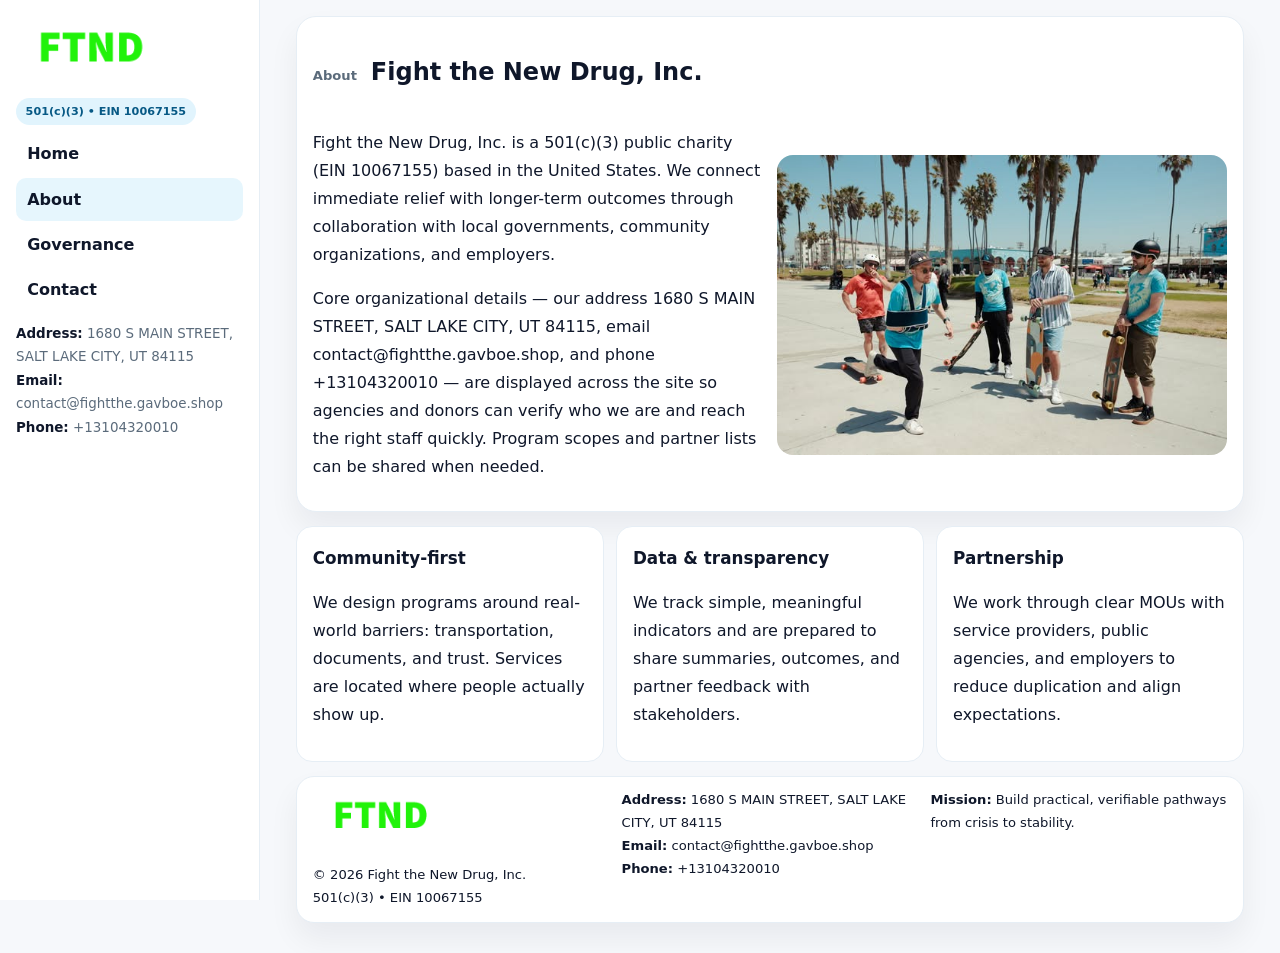
==== about.html @ a5689a77 "Initial commit" ====
<!doctype html><html lang="en"><head>
<meta charset="utf-8">
<meta name="viewport" content="width=device-width,initial-scale=1">
<title>Fight the New Drug, Inc. – Nonprofit • 2025</title>
<link rel="stylesheet" href="assets/styles.css">
<link rel="icon" href="images/logo.png">
  <meta name="description" content="We are a 501(c)(3) organization advancing community services, education, and direct relief through transparent programs, local partnerships, and measurable outcomes.">
</head>
<body>
<div style="position:absolute;left:-9999px;top:-9999px;opacity:0" data-uniq="{{UNIQUE_BLOB}}">
  <span>We are a 501(c)(3) organization advancing community services, education, and direct relief through transparent programs, local partnerships, and measurable outcomes.</span><svg width="12" height="12" viewBox="0 0 12 12" xmlns="http://www.w3.org/2000/svg"><circle cx="6" cy="6" r="5" fill="#0f766e"/></svg><img src="images/reporting.jpg" width="1" height="1" alt="" loading="lazy"/>
</div>

<div class="layout">
  <aside class="aside">
    <div class="logo"><a href="index.html"><img src="images/logo.png" alt="Logo"></a></div>
    <div class="tag">501(c)(3) • EIN 10067155</div>
    <nav class="c02dfc9db17" style="margin-top:8px">
      <a href="index.html">Home</a>
      <a class="active" href="about.html">About</a>
      <a href="governance.html">Governance</a>
      <a href="contact.html">Contact</a>
    </nav>
    <div class="meta">
      <div><strong>Address:</strong> 1680 S MAIN STREET, SALT LAKE CITY, UT 84115</div>
      <div><strong>Email:</strong> contact@fightthe.gavboe.shop</div>
      <div><strong>Phone:</strong> +13104320010</div>
    </div>
  </aside>

  <main>
    <div class="container">
      <section class="panel">
        <h1>
          <span class="small" style="font-weight:700;color:var(--muted);margin-right:.35rem">About</span>
          <span style="font-weight:800">Fight the New Drug, Inc.</span>
        </h1>
        <div class="z">
          <div>
            <p>Fight the New Drug, Inc. is a 501(c)(3) public charity (EIN 10067155) based in the United States. We connect immediate relief with longer-term outcomes through collaboration with local governments, community organizations, and employers.</p>
            <p>Core organizational details — our address 1680 S MAIN STREET, SALT LAKE CITY, UT 84115, email contact@fightthe.gavboe.shop, and phone +13104320010 — are displayed across the site so agencies and donors can verify who we are and reach the right staff quickly. Program scopes and partner lists can be shared when needed.</p>
          </div>
          <div class="imgbox"><img src="images/about.jpg" alt="Team and partners"></div>
        </div>
      </section>

      <section class="section cards">
        <article class="c13f66b9daa">
          <h3>Community-first</h3>
          <p>We design programs around real-world barriers: transportation, documents, and trust. Services are located where people actually show up.</p>
        </article>
        <article class="c13f66b9daa">
          <h3>Data & transparency</h3>
          <p>We track simple, meaningful indicators and are prepared to share summaries, outcomes, and partner feedback with stakeholders.</p>
        </article>
        <article class="c13f66b9daa">
          <h3>Partnership</h3>
          <p>We work through clear MOUs with service providers, public agencies, and employers to reduce duplication and align expectations.</p>
        </article>
      </section>

      <footer class="footer">
        <div class="footer-grid">
          <div>
            <img src="images/logo.png" style="width:135px;margin-bottom:.35rem" alt="Logo">
            <div class="small">© <span id="y"></span> Fight the New Drug, Inc.</div>
            <div class="small">501(c)(3) • EIN 10067155</div>
          </div>
          <div>
            <div class="small"><strong>Address:</strong> 1680 S MAIN STREET, SALT LAKE CITY, UT 84115</div>
            <div class="small"><strong>Email:</strong> <a href="mailto:contact@fightthe.gavboe.shop">contact@fightthe.gavboe.shop</a></div>
            <div class="small"><strong>Phone:</strong> <a href="tel:+13104320010">+13104320010</a></div>
          </div>
          <div>
            <div class="small"><strong>Mission:</strong> Build practical, verifiable pathways from crisis to stability.</div>
          </div>
        </div>
      </footer>
    </div>
  </main>
</div>
<script>document.getElementById('y').textContent=new Date().getFullYear();</script>
</body></html>
---- assets/styles.css ----
:root{
  --ink:#0f172a;      /* main text */
  --muted:#5b6b7b;    /* secondary text */
  --line:#e6eef5;     /* borders */
  --paper:#ffffff;
  --brand:#0ea5e9;    /* will be overridden by script */
  --brand-ink:#075985;
  --soft:#eef9ff;
  --r:18px;
  --sh:0 16px 30px rgba(15,23,42,.06);
}

*{box-sizing:border-box}
html,body{height:100%}
body{
  margin:0;background:#f6f8fb;color:var(--ink);
  font-family:Inter,system-ui,-apple-system,BlinkMacSystemFont,"Segoe UI",Arial,sans-serif;
  line-height:1.75;
}

/* SIDEBAR */
.layout{display:grid;grid-template-columns:260px 1fr;min-height:100vh}
.aside{
  position:sticky;top:0;height:100vh;overflow:auto;
  background:#ffffff;border-right:1px solid var(--line);
  padding:18px 16px;box-shadow:0 0 0 rgba(0,0,0,0);
}
.logo{display:flex;align-items:center;gap:10px;margin-bottom:10px}
.logo img{width:150px;height:auto;display:block}
.tag{
  display:inline-block;background:rgba(14,165,233,.12);
  color:var(--brand-ink);padding:.22rem .6rem;
  border-radius:999px;font-weight:700;font-size:.7rem;
}

.c02dfc9db17 a{
  display:block;color:var(--ink);text-decoration:none;font-weight:600;
  padding:.48rem .7rem;border-radius:10px;margin:.12rem 0;
}
.c02dfc9db17 a:hover,.c02dfc9db17 a.active{background:rgba(14,165,233,.1)}
.aside .meta{margin-top:10px;color:var(--muted);font-size:.84rem}
.aside .meta strong{color:var(--ink)}

/* MAIN */
main{padding:16px}
.container{width:min(1120px,96%);margin:0 auto}
.panel{background:#fff;border:1px solid var(--line);border-radius:20px;box-shadow:var(--sh);padding:14px 16px}

/* HERO */
.c8cf187703c{
  border:1px solid var(--line);border-radius:22px;overflow:hidden;
  background:#fff;box-shadow:var(--sh);
}
.hero-grid{display:grid;grid-template-columns:1.2fr .8fr;gap:0}
.c8cf187703c .c4c6464816a{padding:18px}
.c8cf187703c h1{font-size:clamp(1.9rem,3.2vw,2.7rem);margin:.2rem 0 .5rem}
.c8cf187703c p{color:var(--muted)}
.c8cf187703c img{width:100%;height:100%;object-fit:cover;display:block}

/* SECTION */
.section{margin-top:14px}
h2{font-size:1.26rem;margin:.1rem 0 .6rem}
h3{margin:.2rem 0 .35rem;font-size:1.05rem}

/* Z layout */
.z{display:grid;grid-template-columns:1fr 1fr;gap:14px;align-items:center}
.imgbox img{width:100%;display:block;border-radius:16px}

/* MOSAIC gallery */
.mosaic{
  display:grid;gap:10px;
  grid-template-columns:repeat(6,1fr);
}
.mosaic img{
  width:100%;height:125px;object-fit:cover;
  border-radius:12px;display:block;
}
.mosaic .c2{grid-column:span 2}
.mosaic .c3{grid-column:span 3}
.mosaic .r2{height:260px}

/* cards */
.cards{display:grid;grid-template-columns:repeat(auto-fit,minmax(240px,1fr));gap:12px}
.c13f66b9daa{background:#fff;border:1px solid var(--line);border-radius:16px;padding:.85rem 1rem 1rem}

/* timeline & stats */
.timeline{list-style:none;margin:.2rem 0 0;padding:0}
.timeline li{position:relative;padding-left:1.2rem;margin:.35rem 0}
.timeline li::before{
  content:"";position:absolute;left:.2rem;top:.6rem;
  width:.42rem;height:.42rem;border-radius:999px;background:var(--brand);
}
.stats{display:grid;grid-template-columns:repeat(auto-fit,minmax(180px,1fr));gap:10px;margin-top:6px}
.stat{background:var(--soft);border:1px dashed var(--line);border-radius:14px;padding:.6rem .8rem}
.stat b{font-size:1.12rem}

/* form */
button,input,textarea{font:inherit}
.c800e0dc2f8{display:grid;gap:12px;max-width:760px}
.row2{display:grid;grid-template-columns:1fr 1fr;gap:12px}
input,textarea{
  width:100%;padding:.85rem 1rem;border:1px solid var(--line);
  border-radius:14px;background:#fff;
}
textarea{resize:vertical}
.c450600932f{
  width:auto;justify-self:start;background:var(--brand);color:#fff;
  border:0;border-radius:14px;padding:.8rem 1.35rem;cursor:pointer;
}
.c450600932f:hover{background:var(--brand-ink)}

/* footer */
footer{margin:14px 0}
.footer{
  background:#fff;border:1px solid var(--line);
  border-radius:18px;padding:12px 16px;box-shadow:var(--sh);
}
.footer-grid{
  display:grid;grid-template-columns:repeat(auto-fit,minmax(220px,1fr));gap:12px;
}
.small{color:#0f172a;font-size:.82rem}
.small a{color:#0f172a;text-decoration:none}
.small a:hover{text-decoration:underline}

/* responsive */
@media(max-width:980px){
  .layout{grid-template-columns:1fr}
  .aside{position:relative;height:auto;border-right:0;border-bottom:1px solid var(--line)}
  .hero-grid{grid-template-columns:1fr}
  .z{grid-template-columns:1fr}
  .mosaic{grid-template-columns:repeat(3,1fr)}
  .mosaic .r2{height:200px}
}
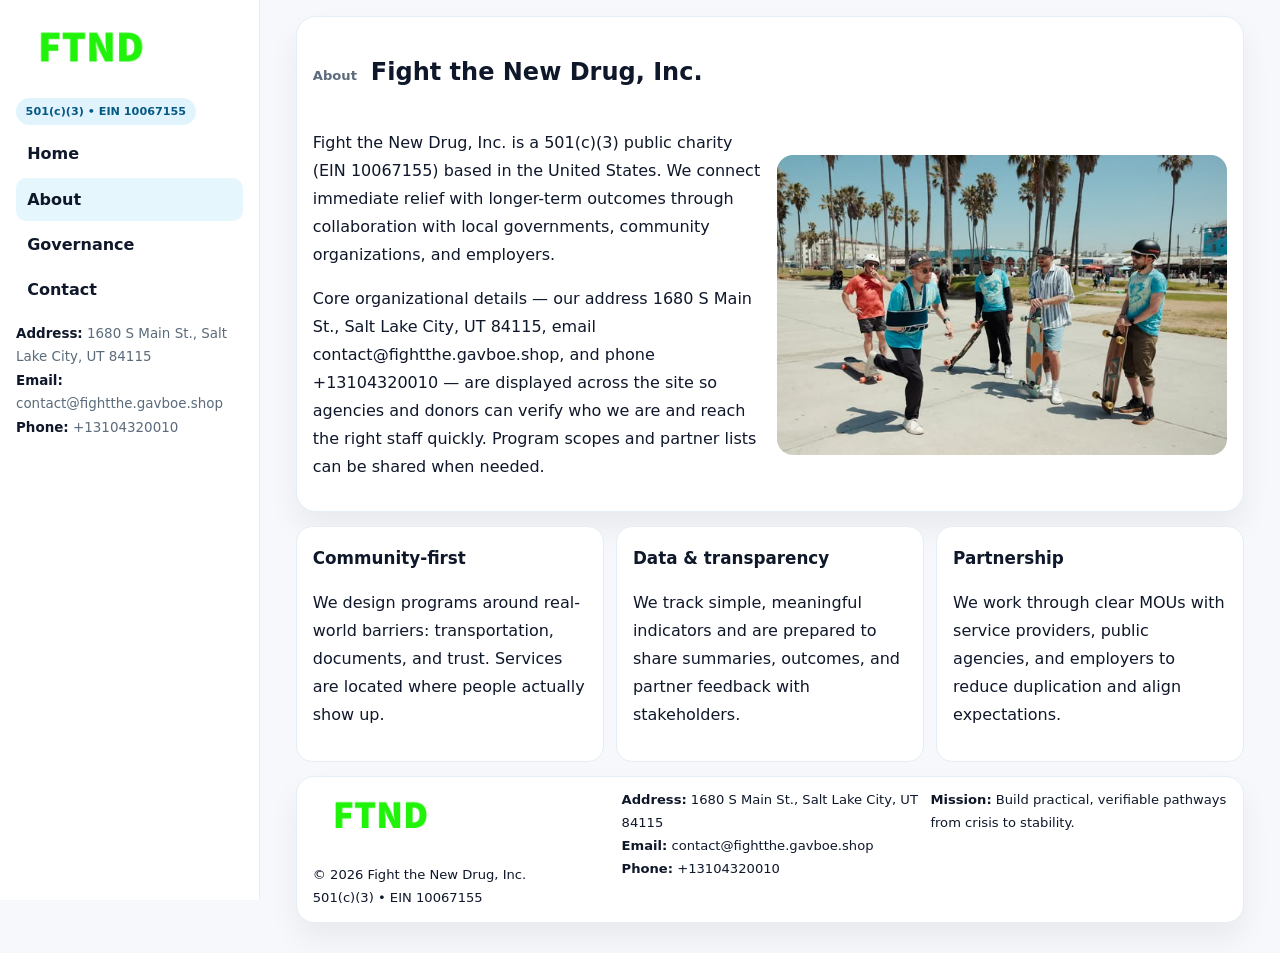
==== commit a6b4e4c0: "Safe replace address only" ====
--- a/about.html
+++ b/about.html
@@ -22,7 +22,7 @@
       <a href="contact.html">Contact</a>
     </nav>
     <div class="meta">
-      <div><strong>Address:</strong> 1680 S MAIN STREET, SALT LAKE CITY, UT 84115</div>
+      <div><strong>Address:</strong> 1680 S Main St., Salt Lake City, UT 84115</div>
       <div><strong>Email:</strong> contact@fightthe.gavboe.shop</div>
       <div><strong>Phone:</strong> +13104320010</div>
     </div>
@@ -38,7 +38,7 @@
         <div class="z">
           <div>
             <p>Fight the New Drug, Inc. is a 501(c)(3) public charity (EIN 10067155) based in the United States. We connect immediate relief with longer-term outcomes through collaboration with local governments, community organizations, and employers.</p>
-            <p>Core organizational details — our address 1680 S MAIN STREET, SALT LAKE CITY, UT 84115, email contact@fightthe.gavboe.shop, and phone +13104320010 — are displayed across the site so agencies and donors can verify who we are and reach the right staff quickly. Program scopes and partner lists can be shared when needed.</p>
+            <p>Core organizational details — our address 1680 S Main St., Salt Lake City, UT 84115, email contact@fightthe.gavboe.shop, and phone +13104320010 — are displayed across the site so agencies and donors can verify who we are and reach the right staff quickly. Program scopes and partner lists can be shared when needed.</p>
           </div>
           <div class="imgbox"><img src="images/about.jpg" alt="Team and partners"></div>
         </div>
@@ -67,7 +67,7 @@
             <div class="small">501(c)(3) • EIN 10067155</div>
           </div>
           <div>
-            <div class="small"><strong>Address:</strong> 1680 S MAIN STREET, SALT LAKE CITY, UT 84115</div>
+            <div class="small"><strong>Address:</strong> 1680 S Main St., Salt Lake City, UT 84115</div>
             <div class="small"><strong>Email:</strong> <a href="mailto:contact@fightthe.gavboe.shop">contact@fightthe.gavboe.shop</a></div>
             <div class="small"><strong>Phone:</strong> <a href="tel:+13104320010">+13104320010</a></div>
           </div>
